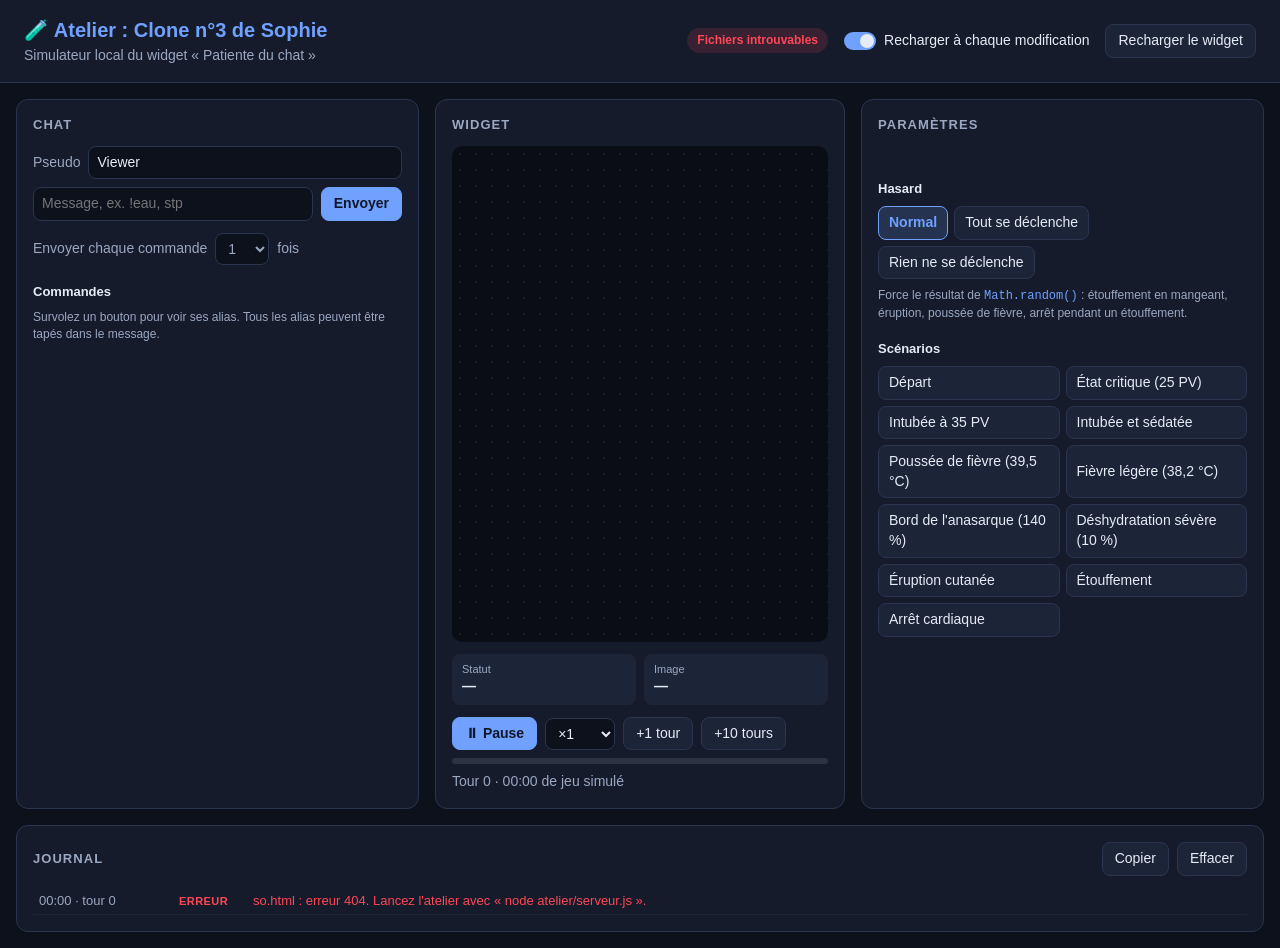
==== atelier/index.html @ 7b921b71 "Add "Atelier : Clone n°3 de Sophie" local simulator Co-Authored-By: Claude Opus 5.5 <noreply@anthrop" ====
<!doctype html>
<html lang="fr">
<head>
    <meta charset="utf-8">
    <meta name="viewport" content="width=device-width, initial-scale=1">
    <title>Atelier : Clone n°3 de Sophie</title>
    <link rel="stylesheet" href="atelier.css">
</head>
<body>
    <header class="entete">
        <div>
            <h1>🧪 Atelier : Clone n°3 de Sophie</h1>
            <p class="sous-titre">Simulateur local du widget « Patiente du chat »</p>
        </div>

        <div class="fichiers">
            <span id="etat-fichiers" class="etat-fichiers">Chargement…</span>
            <label class="bascule">
                <input type="checkbox" id="auto-recharge" checked>
                <span class="bascule-piste" aria-hidden="true"></span>
                <span>Recharger à chaque modification</span>
            </label>
            <button id="recharger" class="bouton" type="button">Recharger le widget</button>
        </div>
    </header>

    <main class="atelier">

        <section class="panneau zone-chat" aria-labelledby="titre-chat">
            <h2 id="titre-chat">Chat</h2>

            <form id="form-chat" class="form-chat">
                <label class="champ">
                    <span>Pseudo</span>
                    <input id="pseudo" value="Viewer" autocomplete="off">
                </label>
                <div class="ligne">
                    <input id="message" placeholder="Message, ex. !eau, stp" autocomplete="off" aria-label="Message">
                    <button class="bouton principal" type="submit">Envoyer</button>
                </div>
            </form>

            <div class="ligne repetition">
                <label for="repetition">Envoyer chaque commande</label>
                <select id="repetition">
                    <option>1</option>
                    <option>3</option>
                    <option>5</option>
                    <option>10</option>
                </select>
                <span>fois</span>
            </div>

            <h3>Commandes</h3>
            <p class="aide">Survolez un bouton pour voir ses alias. Tous les alias peuvent être tapés dans le message.</p>
            <div id="commandes" class="commandes"></div>
        </section>

        <section class="panneau zone-scene" aria-labelledby="titre-widget">
            <h2 id="titre-widget">Widget</h2>

            <div class="scene">
                <iframe id="widget" title="Widget Patiente du chat"></iframe>
            </div>

            <dl class="resume">
                <div>
                    <dt>Statut</dt>
                    <dd id="resume-statut">—</dd>
                </div>
                <div>
                    <dt>Image</dt>
                    <dd id="resume-image">—</dd>
                </div>
            </dl>

            <div class="temps">
                <div class="ligne">
                    <button id="lecture" class="bouton principal" type="button">⏸ Pause</button>
                    <select id="vitesse" aria-label="Vitesse">
                        <option value="1">×1</option>
                        <option value="2">×2</option>
                        <option value="5">×5</option>
                        <option value="20">×20</option>
                        <option value="100">×100</option>
                    </select>
                    <button id="tour-1" class="bouton" type="button">+1 tour</button>
                    <button id="tour-10" class="bouton" type="button">+10 tours</button>
                </div>
                <div class="progression" aria-hidden="true">
                    <div id="progression-barre"></div>
                </div>
                <p class="horloge">
                    <span id="tours">Tour 0</span> ·
                    <span id="temps-simule">00:00</span> de jeu simulé
                </p>
            </div>
        </section>

        <section class="panneau zone-parametres" aria-labelledby="titre-parametres">
            <h2 id="titre-parametres">Paramètres</h2>

            <div id="parametres-nombres" class="parametres-nombres"></div>
            <div id="parametres-etats" class="parametres-etats"></div>

            <h3>Hasard</h3>
            <div id="hasard" class="segments">
                <button type="button" data-hasard="normal" aria-pressed="true">Normal</button>
                <button type="button" data-hasard="toujours" aria-pressed="false">Tout se déclenche</button>
                <button type="button" data-hasard="jamais" aria-pressed="false">Rien ne se déclenche</button>
            </div>
            <p class="aide">
                Force le résultat de <code>Math.random()</code> : étouffement en mangeant,
                éruption, poussée de fièvre, arrêt pendant un étouffement.
            </p>

            <h3>Scénarios</h3>
            <div id="scenarios" class="scenarios"></div>
        </section>

        <section class="panneau zone-journal" aria-labelledby="titre-journal">
            <div class="ligne journal-entete">
                <h2 id="titre-journal">Journal</h2>
                <div class="ligne">
                    <button id="copier-journal" class="bouton" type="button">Copier</button>
                    <button id="effacer-journal" class="bouton" type="button">Effacer</button>
                </div>
            </div>
            <ol id="journal" class="journal"></ol>
        </section>

    </main>

    <script src="atelier.js"></script>
</body>
</html>
---- atelier/atelier.css ----
:root {
    color-scheme: dark;
    --fond: #0d111c;
    --panneau: #151b2b;
    --panneau-clair: #1c2438;
    --bordure: #2a3550;
    --texte: #e6ecf5;
    --texte-doux: #9aa8c1;
    --accent: #70a1ff;
    --vert: #2ed573;
    --orange: #ffa502;
    --rouge: #ff4757;
    --jaune: #eccc68;
    --rayon: 12px;
}

* {
    box-sizing: border-box;
}

body {
    margin: 0;
    background: var(--fond);
    color: var(--texte);
    font-family: "Segoe UI", Tahoma, Geneva, Verdana, sans-serif;
    font-size: 14px;
    line-height: 1.4;
}

button,
input,
select {
    font: inherit;
    color: inherit;
}

code {
    font-family: Consolas, "Cascadia Mono", monospace;
    font-size: 12px;
    color: var(--accent);
}

h1,
h2,
h3 {
    margin: 0;
}

/* ---------- En-tête ---------- */

.entete {
    display: flex;
    flex-wrap: wrap;
    justify-content: space-between;
    align-items: center;
    gap: 12px 24px;
    padding: 16px 24px;
    border-bottom: 1px solid var(--bordure);
    background: var(--panneau);
}

.entete h1 {
    font-size: 20px;
    color: var(--accent);
}

.sous-titre {
    margin: 2px 0 0;
    color: var(--texte-doux);
}

.fichiers {
    display: flex;
    flex-wrap: wrap;
    align-items: center;
    gap: 12px 16px;
}

.etat-fichiers {
    padding: 4px 10px;
    border-radius: 999px;
    background: rgba(46, 213, 115, 0.12);
    color: var(--vert);
    font-size: 12px;
    font-weight: 600;
}

.etat-fichiers.erreur {
    background: rgba(255, 71, 87, 0.15);
    color: var(--rouge);
}

/* ---------- Grille ---------- */

.atelier {
    display: grid;
    grid-template-columns: minmax(240px, 1fr) auto minmax(280px, 1fr);
    grid-template-areas:
        "chat scene parametres"
        "journal journal journal";
    gap: 16px;
    max-width: 1400px;
    margin: 0 auto;
    padding: 16px;
}

.zone-chat { grid-area: chat; }
.zone-scene { grid-area: scene; }
.zone-parametres { grid-area: parametres; }
.zone-journal { grid-area: journal; }

@media (max-width: 1080px) {
    .atelier {
        grid-template-columns: 1fr;
        grid-template-areas:
            "scene"
            "chat"
            "parametres"
            "journal";
    }
}

.panneau {
    min-width: 0;
    padding: 16px;
    border: 1px solid var(--bordure);
    border-radius: var(--rayon);
    background: var(--panneau);
}

.panneau h2 {
    margin-bottom: 12px;
    font-size: 13px;
    letter-spacing: 0.08em;
    text-transform: uppercase;
    color: var(--texte-doux);
}

.panneau h3 {
    margin: 18px 0 8px;
    font-size: 13px;
    color: var(--texte);
}

.aide {
    margin: 0 0 10px;
    font-size: 12px;
    color: var(--texte-doux);
}

.ligne {
    display: flex;
    flex-wrap: wrap;
    align-items: center;
    gap: 8px;
}

/* ---------- Contrôles ---------- */

.bouton,
.commande,
.segments button,
.scenarios button {
    border: 1px solid var(--bordure);
    border-radius: 8px;
    background: var(--panneau-clair);
    cursor: pointer;
    transition: background-color 0.15s ease, border-color 0.15s ease;
}

.bouton {
    padding: 6px 12px;
}

.bouton:hover,
.commande:hover,
.segments button:hover,
.scenarios button:hover {
    border-color: var(--accent);
}

.bouton.principal {
    border-color: var(--accent);
    background: var(--accent);
    color: #101828;
    font-weight: 600;
}

.bouton.principal:hover {
    background: #8fb5ff;
}

input:not([type]),
input[type="number"],
select {
    padding: 6px 8px;
    border: 1px solid var(--bordure);
    border-radius: 8px;
    background: var(--fond);
}

input:focus-visible,
select:focus-visible,
button:focus-visible {
    outline: 2px solid var(--accent);
    outline-offset: 2px;
}

input[type="range"] {
    width: 100%;
    accent-color: var(--accent);
}

/* ---------- Chat ---------- */

.form-chat {
    display: flex;
    flex-direction: column;
    gap: 8px;
}

.champ {
    display: flex;
    align-items: center;
    gap: 8px;
}

.champ span {
    color: var(--texte-doux);
}

.champ input {
    flex: 1;
    min-width: 0;
}

.form-chat .ligne input {
    flex: 1;
    min-width: 0;
}

.repetition {
    margin-top: 12px;
    color: var(--texte-doux);
}

.commandes {
    display: grid;
    grid-template-columns: repeat(auto-fill, minmax(104px, 1fr));
    gap: 6px;
}

.commande {
    padding: 6px 8px;
    font-family: Consolas, "Cascadia Mono", monospace;
    font-size: 12px;
    text-align: left;
}

.commande small {
    display: block;
    color: var(--texte-doux);
    font-family: "Segoe UI", Tahoma, sans-serif;
    font-size: 11px;
}

/* ---------- Scène ---------- */

.scene {
    display: flex;
    justify-content: center;
    padding: 8px;
    border-radius: 10px;
    background-color: #0a0d16;
    background-image: radial-gradient(rgba(255, 255, 255, 0.07) 1px, transparent 1px);
    background-size: 16px 16px;
}

.scene iframe {
    display: block;
    width: 360px;
    max-width: 100%;
    height: 480px;
    border: 0;
    background: transparent;
}

.resume {
    display: grid;
    grid-template-columns: 1fr 1fr;
    gap: 8px;
    margin: 12px 0;
}

.resume div {
    padding: 8px 10px;
    border-radius: 8px;
    background: var(--panneau-clair);
}

.resume dt {
    font-size: 11px;
    color: var(--texte-doux);
}

.resume dd {
    margin: 0;
    font-weight: 600;
    overflow-wrap: anywhere;
}

.temps {
    display: flex;
    flex-direction: column;
    gap: 8px;
}

.progression {
    height: 6px;
    border-radius: 3px;
    background: rgba(255, 255, 255, 0.1);
    overflow: hidden;
}

#progression-barre {
    width: 0;
    height: 100%;
    background: var(--accent);
}

.horloge {
    margin: 0;
    color: var(--texte-doux);
    font-variant-numeric: tabular-nums;
}

/* ---------- Paramètres ---------- */

.parametres-nombres {
    display: flex;
    flex-direction: column;
    gap: 12px;
}

.param {
    display: grid;
    grid-template-columns: 1fr 76px;
    align-items: center;
    gap: 4px 10px;
}

.param label {
    grid-column: 1 / -1;
    color: var(--texte-doux);
}

.param input[type="number"] {
    width: 100%;
    text-align: right;
    font-variant-numeric: tabular-nums;
}

.parametres-etats {
    display: grid;
    grid-template-columns: repeat(auto-fill, minmax(130px, 1fr));
    gap: 8px 12px;
    margin-top: 16px;
}

.bascule {
    display: inline-flex;
    align-items: center;
    gap: 8px;
    cursor: pointer;
    user-select: none;
}

.bascule input {
    position: absolute;
    opacity: 0;
    width: 1px;
    height: 1px;
}

.bascule-piste {
    position: relative;
    flex: none;
    width: 32px;
    height: 18px;
    border-radius: 9px;
    background: var(--bordure);
    transition: background-color 0.15s ease;
}

.bascule-piste::after {
    content: "";
    position: absolute;
    top: 2px;
    left: 2px;
    width: 14px;
    height: 14px;
    border-radius: 50%;
    background: var(--texte);
    transition: transform 0.15s ease;
}

.bascule input:checked + .bascule-piste {
    background: var(--accent);
}

.bascule input:checked + .bascule-piste::after {
    transform: translateX(14px);
}

.bascule input:focus-visible + .bascule-piste {
    outline: 2px solid var(--accent);
    outline-offset: 2px;
}

.segments {
    display: flex;
    flex-wrap: wrap;
    gap: 6px;
    margin-bottom: 8px;
}

.segments button {
    padding: 6px 10px;
}

.segments button[aria-pressed="true"] {
    border-color: var(--accent);
    background: rgba(112, 161, 255, 0.18);
    color: var(--accent);
    font-weight: 600;
}

.scenarios {
    display: grid;
    grid-template-columns: repeat(auto-fill, minmax(150px, 1fr));
    gap: 6px;
}

.scenarios button {
    padding: 6px 10px;
    text-align: left;
}

/* ---------- Journal ---------- */

.journal-entete {
    justify-content: space-between;
    margin-bottom: 12px;
}

.journal-entete h2 {
    margin: 0;
}

.journal {
    max-height: 320px;
    margin: 0;
    padding: 0;
    list-style: none;
    overflow-y: auto;
    font-size: 13px;
}

.entree {
    display: grid;
    grid-template-columns: 130px 64px 1fr;
    gap: 10px;
    padding: 4px 6px;
    border-bottom: 1px solid rgba(255, 255, 255, 0.04);
}

.entree-temps {
    color: var(--texte-doux);
    font-variant-numeric: tabular-nums;
}

.entree-type {
    font-size: 11px;
    font-weight: 700;
    text-transform: uppercase;
    letter-spacing: 0.04em;
    padding-top: 2px;
}

.entree.chat .entree-type { color: var(--accent); }
.entree.widget .entree-type { color: var(--jaune); }
.entree.statut .entree-type { color: var(--vert); }
.entree.atelier .entree-type { color: var(--texte-doux); }
.entree.erreur .entree-type,
.entree.erreur .entree-texte { color: var(--rouge); }

@media (max-width: 600px) {
    .entete {
        padding: 16px;
    }

    .entree {
        grid-template-columns: 1fr;
        gap: 0;
    }
}
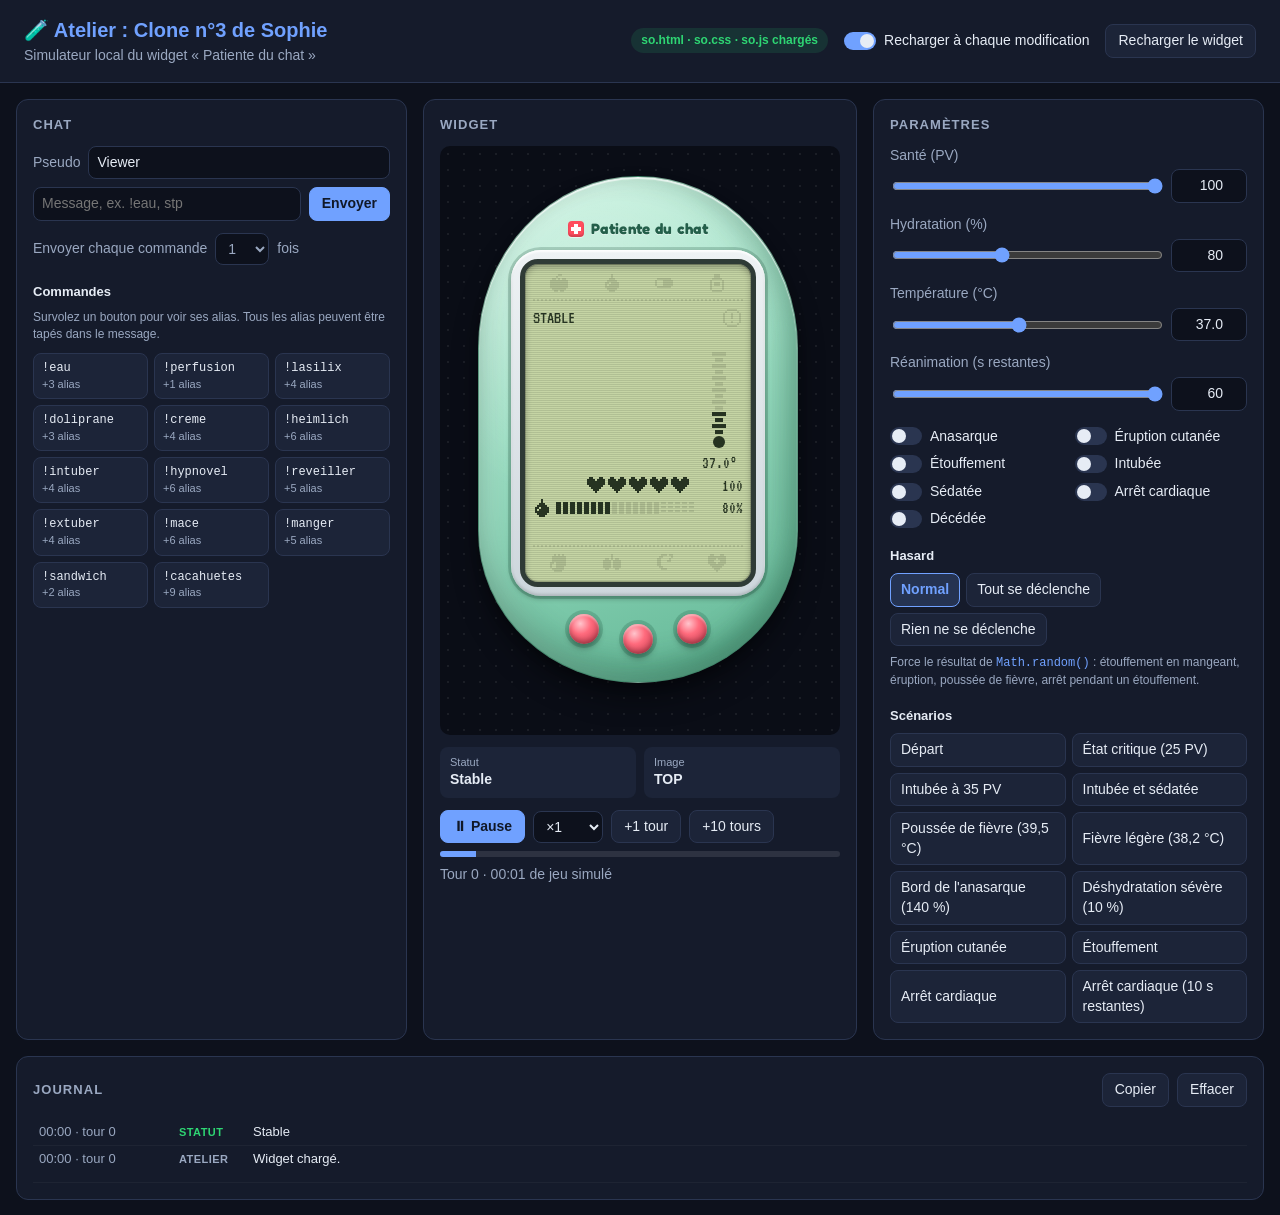
==== commit f7cc191a: "Balance the game: symptoms cost HP, unrevived arrests end in death, chat cooldowns Co-Authored-By: C" ====
--- a/atelier/index.html
+++ b/atelier/index.html
@@ -41,7 +41,7 @@
             </form>
 
             <div class="ligne repetition">
-                <label for="repetition">Envoyer chaque commande</label>
+                <label for="repetition" title="Chaque envoi vient d'un viewer différent : Viewer, Viewer 2…">Envoyer chaque commande</label>
                 <select id="repetition">
                     <option>1</option>
                     <option>3</option>
--- a/atelier/atelier.css
+++ b/atelier/atelier.css
@@ -278,7 +278,7 @@
 
 .scene iframe {
     display: block;
-    width: 360px;
+    width: 384px;
     max-width: 100%;
     height: 480px;
     border: 0;
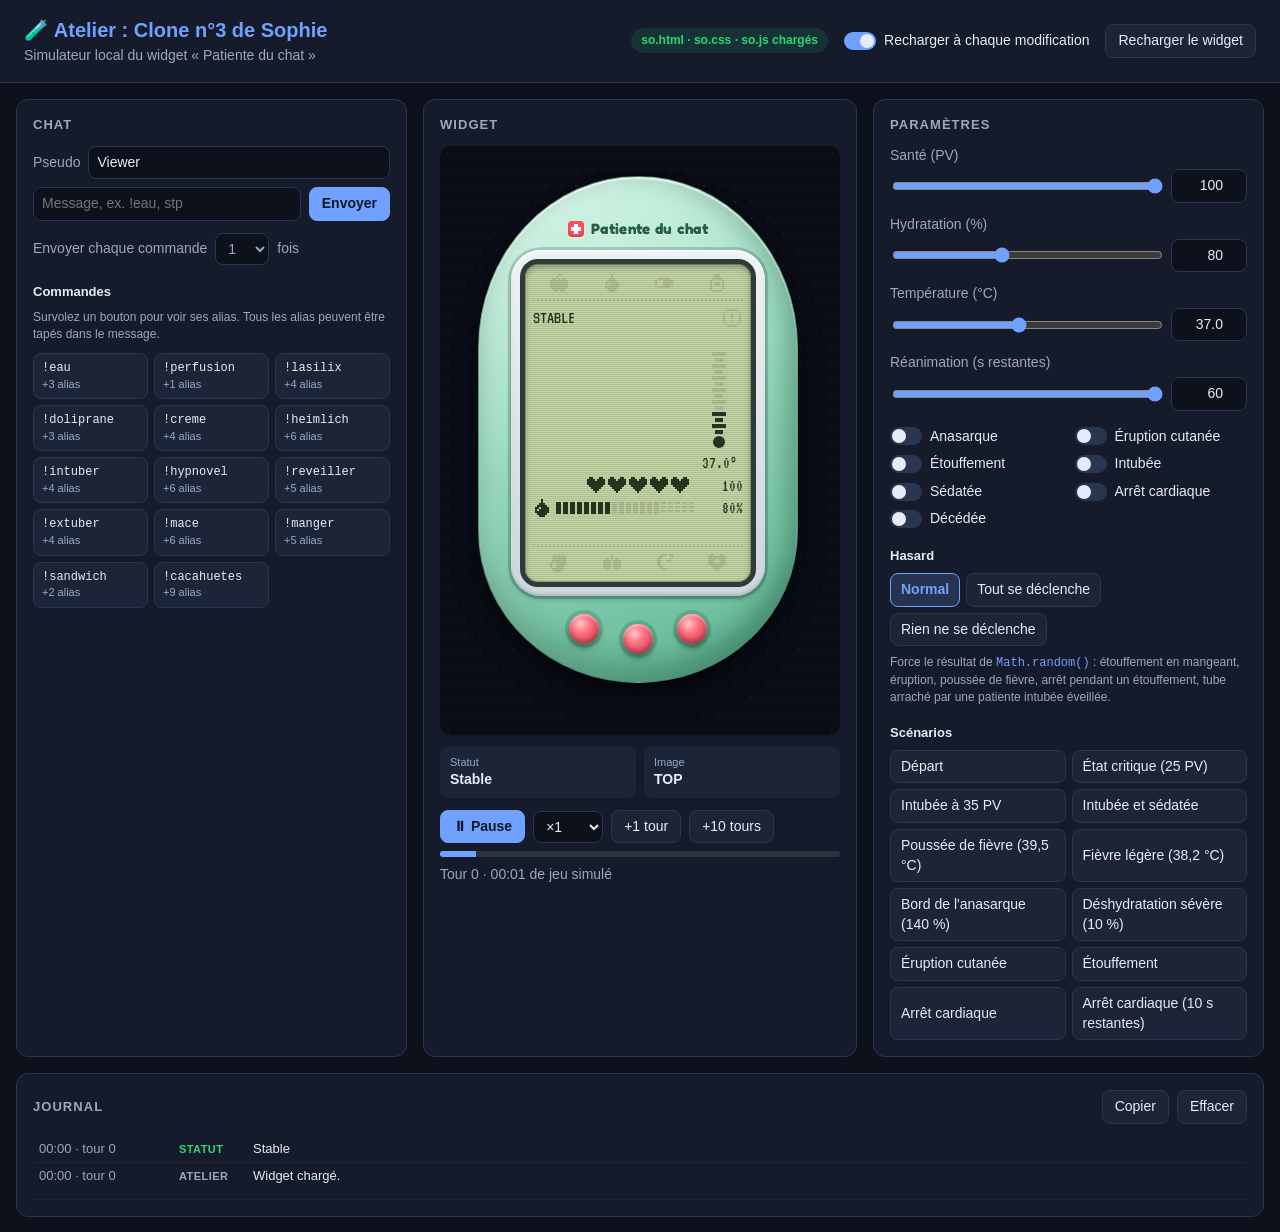
==== commit a1b9726a: "Give sedation a purpose and make untreated symptoms worsen over time Sedated patients recover 2 HP p" ====
--- a/atelier/index.html
+++ b/atelier/index.html
@@ -111,7 +111,8 @@
             </div>
             <p class="aide">
                 Force le résultat de <code>Math.random()</code> : étouffement en mangeant,
-                éruption, poussée de fièvre, arrêt pendant un étouffement.
+                éruption, poussée de fièvre, arrêt pendant un étouffement,
+                tube arraché par une patiente intubée éveillée.
             </p>
 
             <h3>Scénarios</h3>
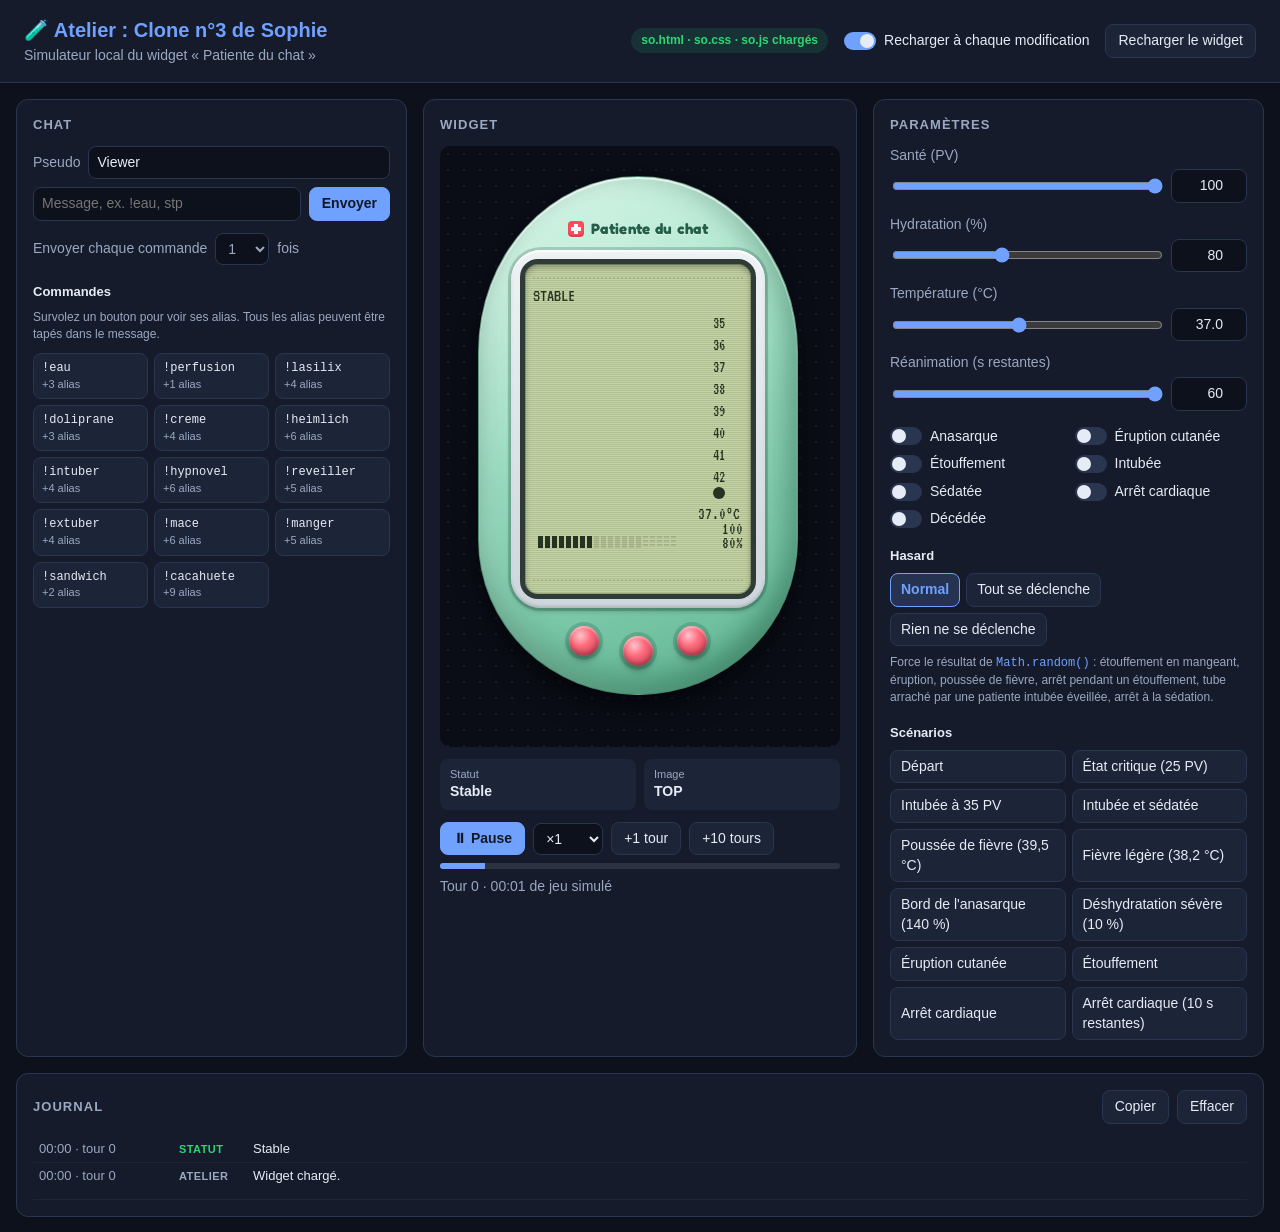
==== commit c08bf534: "Make sedation a gamble: 1 in 5 cardiac arrest, no waking for 30 s Each !hypnovel has a 20% chance to" ====
--- a/atelier/index.html
+++ b/atelier/index.html
@@ -112,7 +112,7 @@
             <p class="aide">
                 Force le résultat de <code>Math.random()</code> : étouffement en mangeant,
                 éruption, poussée de fièvre, arrêt pendant un étouffement,
-                tube arraché par une patiente intubée éveillée.
+                tube arraché par une patiente intubée éveillée, arrêt à la sédation.
             </p>
 
             <h3>Scénarios</h3>
